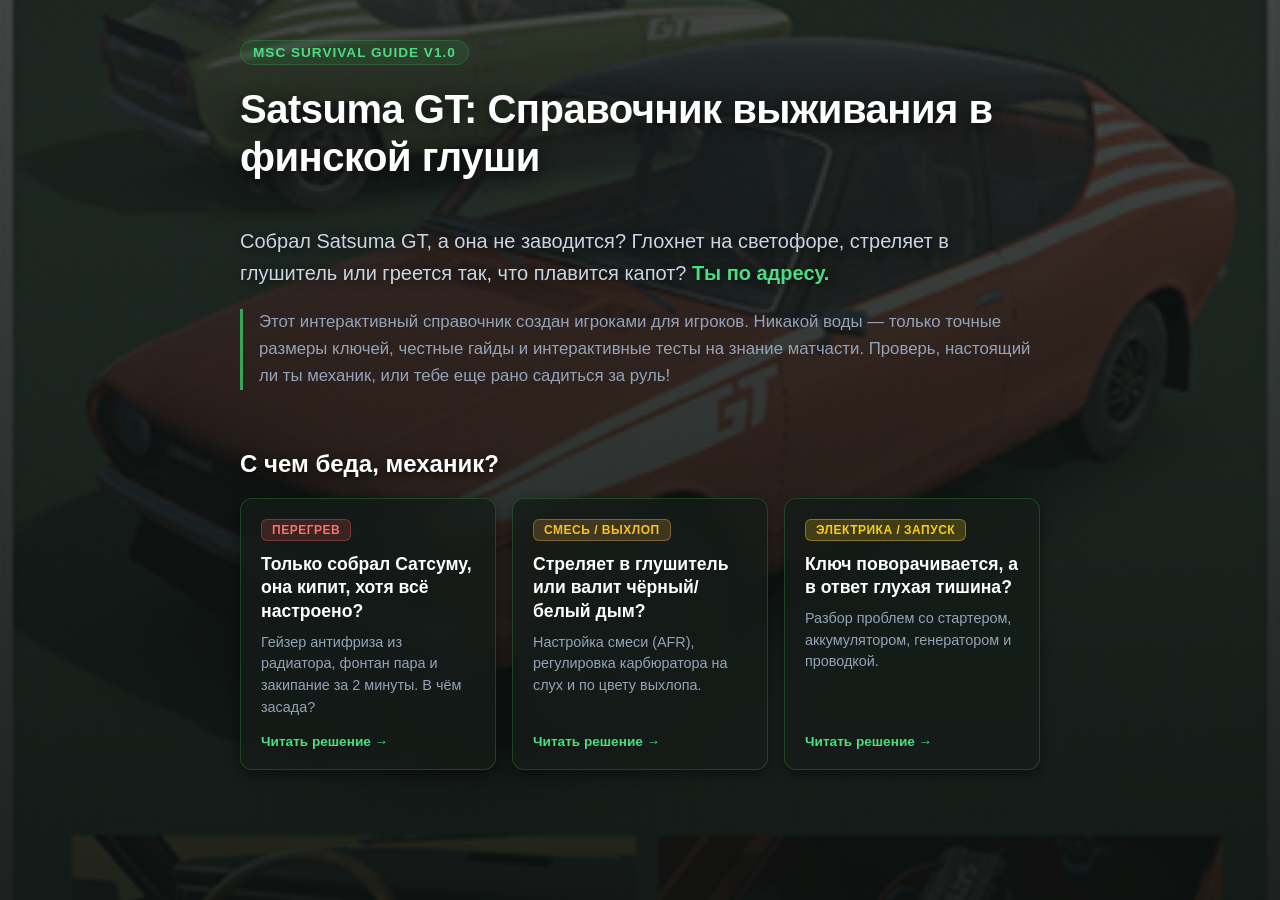
==== index.html @ 9eae2705 "feat: init MSC survival guide with 3 core repair pages and smooth transitions" ====
<!DOCTYPE html>
<html lang="ru">
<head>
  <meta charset="UTF-8">
  <meta name="viewport" content="width=device-width, initial-scale=1.0">
  <title>Satsuma GT — Справочник</title>
  <link rel="stylesheet" href="style.css">
</head>
<body>

  <div class="hero-container">
    <span class="badge">MSC Survival Guide v1.0</span>
    <h1 class="hero-title">Satsuma GT: Справочник выживания в финской глуши</h1>
    <p class="hero-description">
      Собрал Satsuma GT, а она не заводится? Глохнет на светофоре, стреляет в глушитель или греется так, что плавится капот? <strong>Ты по адресу.</strong>
    </p>
    <p class="hero-subtext">
      Этот интерактивный справочник создан игроками для игроков. Никакой воды — только точные размеры ключей, честные гайды и интерактивные тесты на знание матчасти. Проверь, настоящий ли ты механик, или тебе еще рано садиться за руль!
    </p>
  </div>

  <!-- Блок с частыми проблемами -->
  <div class="hero-container">
    <div class="problems-section">
      <h2 class="section-title">С чем беда, механик?</h2>
      
      <div class="cards-grid">
        <!-- Карточка 1: Кипит (ссылается на наш новый файл) -->
        <a href="overheat.html" class="problem-card">
          <div class="card-tag red">Перегрев</div>
          <h3 class="card-title">Только собрал Сатсуму, она кипит, хотя всё настроено?</h3>
          <p class="card-desc">Гейзер антифриза из радиатора, фонтан пара и закипание за 2 минуты. В чём засада?</p>
          <span class="card-arrow">Читать решение →</span>
        </a>

<!-- Карточка 2: Карбюратор / Дым -->
        <a href="exhaust.html" class="problem-card">
          <div class="card-tag orange">Смесь / Выхлоп</div>
          <h3 class="card-title">Стреляет в глушитель или валит чёрный/белый дым?</h3>
          <p class="card-desc">Настройка смеси (AFR), регулировка карбюратора на слух и по цвету выхлопа.</p>
          <span class="card-arrow">Читать решение →</span>
        </a>

        <!-- Карточка 3: Не заводится (пока заглушка) -->
        <a href="electrical.html" class="problem-card">
          <div class="card-tag yellow">Электрика / Запуск</div>
          <h3 class="card-title">Ключ поворачивается, а в ответ глухая тишина?</h3>
          <p class="card-desc">Разбор проблем со стартером, аккумулятором, генератором и проводкой.</p>
          <span class="card-arrow">Читать решение →</span>
        </a>
      </div>
    </div>
  </div>
  

  <script src="script.js"></script>
</body>
</html>
---- style.css ----
body {
  /* Тёмный цвет подложки */
  background-color: #0d1210;

  /* Накладываем тёмный градиент для читаемости + постер */
  background-image: 
    linear-gradient(to bottom, rgba(13, 18, 16, 0.75) 0%, rgba(13, 18, 16, 0.92) 100%),
    url('poster1.png'); 

  background-size: cover;
  background-position: center;
  background-attachment: fixed;
  background-repeat: no-repeat;

  color: #e0e6e3;
  font-family: 'Segoe UI', Roboto, Helvetica, Arial, sans-serif;
  
  /* Выстраиваем всё строго сверху вниз */
  display: flex;
  flex-direction: column;
  align-items: center;
  justify-content: flex-start;
  
  min-height: 100vh;
  margin: 0;
  padding: 40px 20px;
  box-sizing: border-box;
}

/* Главный контейнер сайта */
.hero-container {
  max-width: 800px;
  width: 100%;
  padding: 0;
  box-sizing: border-box;
  display: flex;
  flex-direction: column;
}

/* Шильдик */
.badge {
  align-self: flex-start;
  display: inline-block;
  background: rgba(50, 168, 82, 0.15);
  color: #4ade80;
  border: 1px solid rgba(50, 168, 82, 0.3);
  font-size: 0.85rem;
  font-weight: 700;
  text-transform: uppercase;
  letter-spacing: 1px;
  padding: 4px 12px;
  border-radius: 20px;
  margin-bottom: 20px;
}

/* Заголовок H1 */
.hero-title {
  color: #ffffff;
  font-size: 2.5rem;
  font-weight: 800;
  line-height: 1.2;
  margin: 0 0 24px 0;
  letter-spacing: -0.5px;
  text-shadow: 0 4px 16px rgba(0, 0, 0, 0.7);
}

/* Описание */
.hero-description {
  font-size: 1.25rem;
  line-height: 1.6;
  color: #cbd5e1;
  margin-bottom: 20px;
  text-shadow: 0 2px 8px rgba(0, 0, 0, 0.6);
}

.hero-description strong {
  color: #4ade80;
}

/* Подтекст */
.hero-subtext {
  font-size: 1.05rem;
  line-height: 1.6;
  color: #94a3b8;
  border-left: 3px solid #32a852;
  padding-left: 16px;
  margin: 0;
}

/* --- Секция с карточками проблем --- */

.problems-section {
  margin-top: 40px;
  width: 100%;
}

.section-title {
  font-size: 1.5rem;
  font-weight: 700;
  color: #ffffff;
  margin-bottom: 20px;
  text-shadow: 0 2px 8px rgba(0, 0, 0, 0.7);
}

/* Сетка карточек */
.cards-grid {
  display: flex;
  flex-direction: column;
  gap: 16px;
  width: 100%;
}

@media (min-width: 768px) {
  .cards-grid {
    flex-direction: row;
  }
}

/* Стили самой карточки */
.problem-card {
  background: rgba(20, 28, 24, 0.8);
  border: 1px solid rgba(50, 168, 82, 0.3);
  backdrop-filter: blur(8px);
  border-radius: 12px;
  padding: 20px;
  text-decoration: none; /* Убираем синее подчеркивание ссылок */
  color: inherit;
  display: flex;
  flex-direction: column;
  transition: all 0.25s ease;
  box-shadow: 0 4px 12px rgba(0, 0, 0, 0.4);
  flex: 1;
}

/* Эффект при наведении */
.problem-card:hover {
  background: rgba(28, 40, 34, 0.9);
  border-color: rgba(74, 222, 128, 0.6);
  transform: translateY(-3px);
  box-shadow: 0 8px 20px rgba(0, 0, 0, 0.6), 0 0 15px rgba(50, 168, 82, 0.2);
}

/* Тэги внутри карточек */
.card-tag {
  align-self: flex-start;
  font-size: 0.75rem;
  font-weight: 700;
  text-transform: uppercase;
  padding: 3px 10px;
  border-radius: 6px;
  margin-bottom: 12px;
  letter-spacing: 0.5px;
}

.card-tag.red {
  background: rgba(217, 83, 79, 0.2);
  color: #f87171;
  border: 1px solid rgba(217, 83, 79, 0.4);
}

.card-tag.orange {
  background: rgba(229, 169, 60, 0.2);
  color: #fbbf24;
  border: 1px solid rgba(229, 169, 60, 0.4);
}

.card-tag.yellow {
  background: rgba(250, 204, 21, 0.2);
  color: #facc15;
  border: 1px solid rgba(250, 204, 21, 0.4);
}

/* Текст внутри карточек */
.card-title {
  font-size: 1.1rem;
  font-weight: 700;
  color: #ffffff;
  margin: 0 0 8px 0;
  line-height: 1.35;
}

.card-desc {
  font-size: 0.9rem;
  color: #94a3b8;
  margin: 0 0 16px 0;
  line-height: 1.5;
  flex-grow: 1;
}

.card-arrow {
  font-size: 0.85rem;
  font-weight: 600;
  color: #4ade80;
  transition: padding-left 0.2s ease;
}

.problem-card:hover .card-arrow {
  padding-left: 4px;
}
/* Кнопка возврата на главную */
.back-link {
  display: inline-flex;
  align-items: center;
  gap: 8px;
  background: rgba(20, 28, 24, 0.85);
  border: 1px solid rgba(50, 168, 82, 0.35);
  color: #4ade80;
  text-decoration: none;
  font-weight: 600;
  font-size: 0.95rem;
  padding: 8px 16px;
  border-radius: 8px;
  margin-bottom: 24px;
  transition: all 0.2s ease;
  backdrop-filter: blur(8px);
  box-shadow: 0 4px 12px rgba(0, 0, 0, 0.4);
}

.back-link:hover {
  background: rgba(28, 40, 34, 0.95);
  border-color: rgba(74, 222, 128, 0.7);
  transform: translateX(-4px);
  box-shadow: 0 6px 16px rgba(0, 0, 0, 0.6), 0 0 10px rgba(50, 168, 82, 0.2);
  color: #ffffff;
}
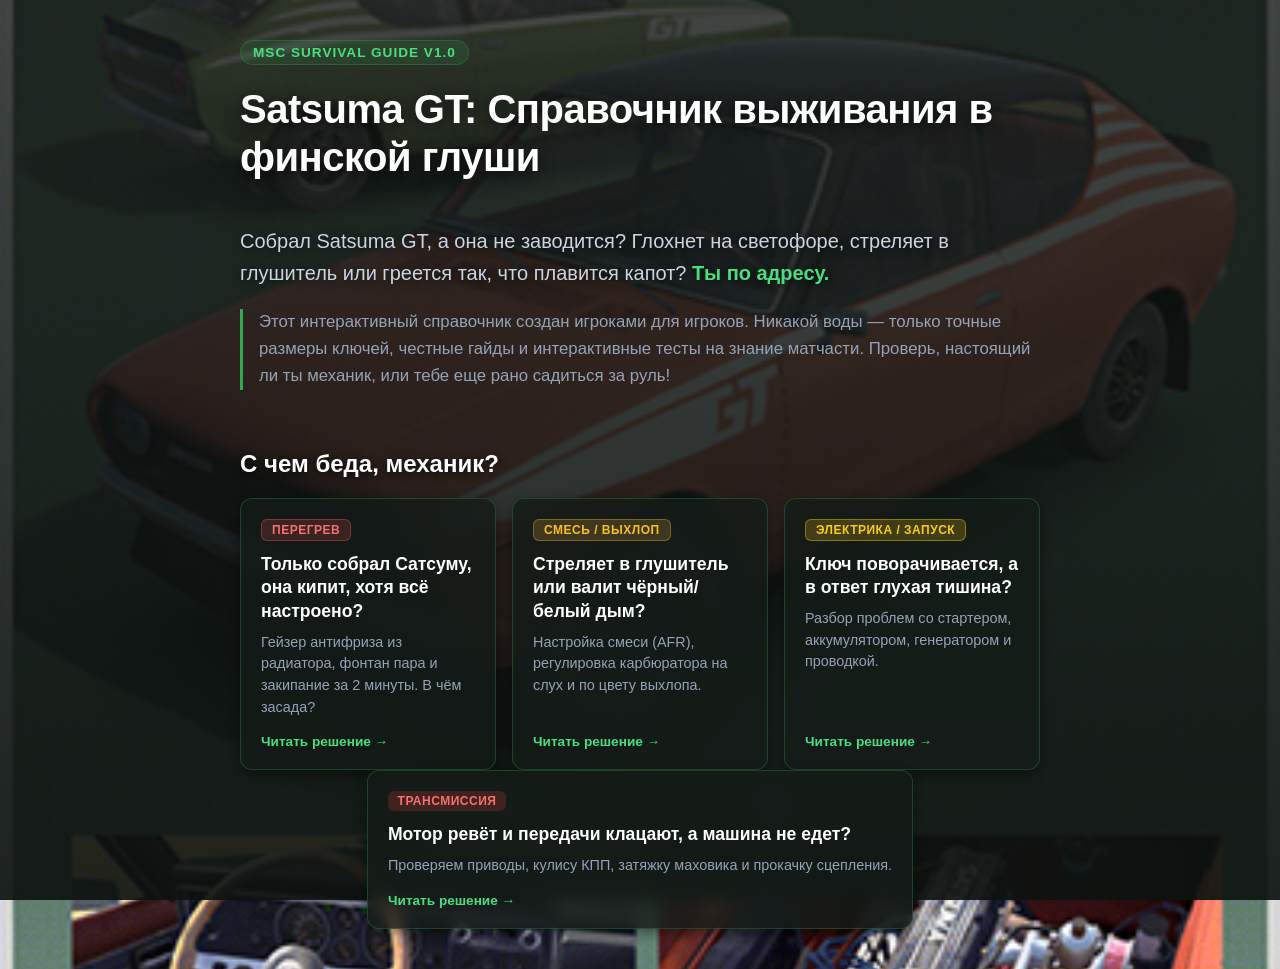
==== commit 24cb7636: "Добавленно решение проблемы с тем что Сатсума не едет но берет обороты" ====
--- a/index.html
+++ b/index.html
@@ -51,6 +51,13 @@
       </div>
     </div>
   </div>
+  <!-- Карточка 4: Не едет (мотор ревет) -->
+        <a href="transmission.html" class="problem-card">
+          <div class="card-tag" style="background: rgba(239, 68, 68, 0.2); color: #f87171; border-color: rgba(239, 68, 68, 0.4);">Трансмиссия</div>
+          <h3 class="card-title">Мотор ревёт и передачи клацают, а машина не едет?</h3>
+          <p class="card-desc">Проверяем приводы, кулису КПП, затяжку маховика и прокачку сцепления.</p>
+          <span class="card-arrow">Читать решение →</span>
+        </a>
   
 
   <script src="script.js"></script>
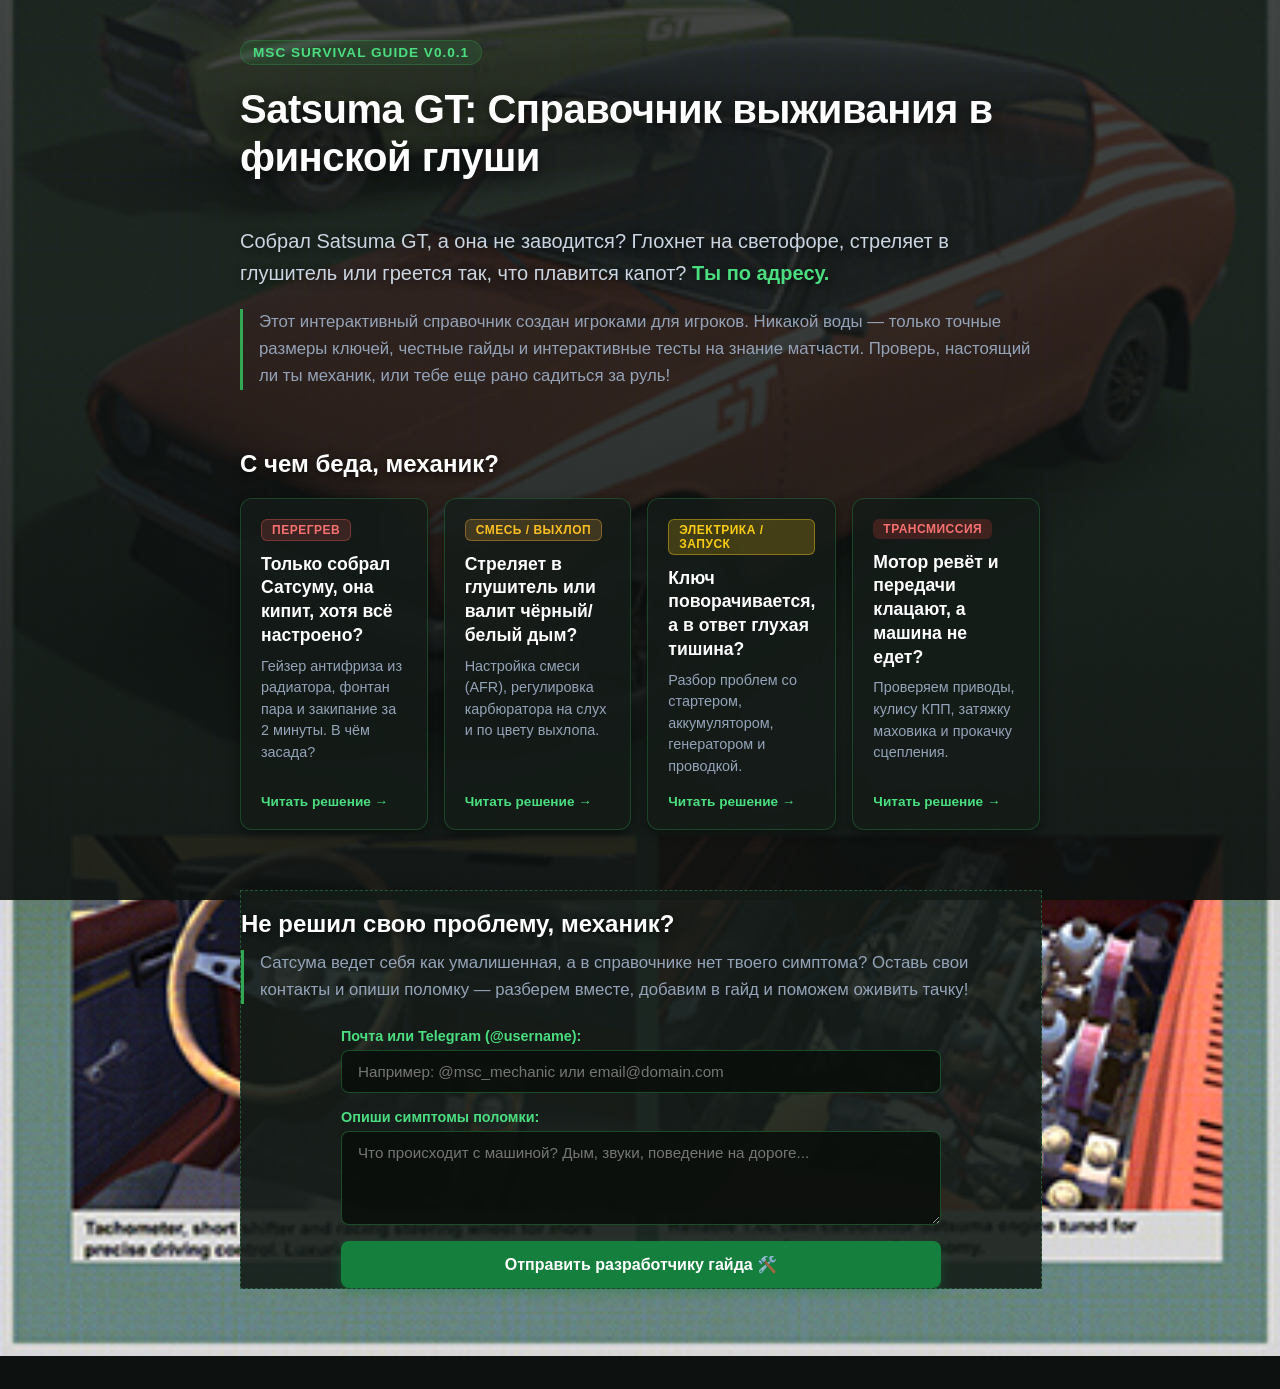
==== commit 23ad3c9c: "Добавленна обратная свзяь" ====
--- a/index.html
+++ b/index.html
@@ -9,7 +9,7 @@
 <body>
 
   <div class="hero-container">
-    <span class="badge">MSC Survival Guide v1.0</span>
+    <span class="badge">MSC Survival Guide v0.0.1</span>
     <h1 class="hero-title">Satsuma GT: Справочник выживания в финской глуши</h1>
     <p class="hero-description">
       Собрал Satsuma GT, а она не заводится? Глохнет на светофоре, стреляет в глушитель или греется так, что плавится капот? <strong>Ты по адресу.</strong>
@@ -19,13 +19,13 @@
     </p>
   </div>
 
-  <!-- Блок с частыми проблемами -->
+  <!-- Блок с частыми проблемами и карточками -->
   <div class="hero-container">
     <div class="problems-section">
       <h2 class="section-title">С чем беда, механик?</h2>
       
       <div class="cards-grid">
-        <!-- Карточка 1: Кипит (ссылается на наш новый файл) -->
+        <!-- Карточка 1: Перегрев -->
         <a href="overheat.html" class="problem-card">
           <div class="card-tag red">Перегрев</div>
           <h3 class="card-title">Только собрал Сатсуму, она кипит, хотя всё настроено?</h3>
@@ -33,7 +33,7 @@
           <span class="card-arrow">Читать решение →</span>
         </a>
 
-<!-- Карточка 2: Карбюратор / Дым -->
+        <!-- Карточка 2: Смесь / Выхлоп -->
         <a href="exhaust.html" class="problem-card">
           <div class="card-tag orange">Смесь / Выхлоп</div>
           <h3 class="card-title">Стреляет в глушитель или валит чёрный/белый дым?</h3>
@@ -41,24 +41,53 @@
           <span class="card-arrow">Читать решение →</span>
         </a>
 
-        <!-- Карточка 3: Не заводится (пока заглушка) -->
+        <!-- Карточка 3: Электрика / Запуск -->
         <a href="electrical.html" class="problem-card">
           <div class="card-tag yellow">Электрика / Запуск</div>
           <h3 class="card-title">Ключ поворачивается, а в ответ глухая тишина?</h3>
           <p class="card-desc">Разбор проблем со стартером, аккумулятором, генератором и проводкой.</p>
           <span class="card-arrow">Читать решение →</span>
         </a>
-      </div>
-    </div>
-  </div>
-  <!-- Карточка 4: Не едет (мотор ревет) -->
+
+        <!-- Карточка 4: Трансмиссия / Не едет -->
         <a href="transmission.html" class="problem-card">
           <div class="card-tag" style="background: rgba(239, 68, 68, 0.2); color: #f87171; border-color: rgba(239, 68, 68, 0.4);">Трансмиссия</div>
           <h3 class="card-title">Мотор ревёт и передачи клацают, а машина не едет?</h3>
           <p class="card-desc">Проверяем приводы, кулису КПП, затяжку маховика и прокачку сцепления.</p>
           <span class="card-arrow">Читать решение →</span>
         </a>
-  
+      </div>
+
+    </div>
+  </div>
+
+  <!-- Блок обратной связи / Не нашел решение -->
+  <div class="hero-container" style="margin-top: 20px; margin-bottom: 60px;">
+    <div class="problems-section" style="background: rgba(20, 28, 24, 0.9); border: 1px dashed rgba(74, 222, 128, 0.3);">
+      <h2 class="section-title" style="font-size: 1.5rem; margin-bottom: 12px;">Не решил свою проблему, механик?</h2>
+      <p class="hero-subtext" style="margin-bottom: 24px;">
+        Сатсума ведет себя как умалишенная, а в справочнике нет твоего симптома? Оставь свои контакты и опиши поломку — разберем вместе, добавим в гайд и поможем оживить тачку!
+      </p>
+
+      <!-- Простая форма сбора заявок -->
+      <form action="#" method="POST" style="display: flex; flex-direction: column; gap: 16px; max-width: 600px; margin: 0 auto;" onsubmit="event.preventDefault(); alert('Спасибо, механик! Запрос улетел в штаб-квартиру. Скоро добавим решение на сайт.');">
+        
+        <div style="display: flex; flex-direction: column; text-align: left; gap: 6px;">
+          <label for="contact" style="color: #4ade80; font-size: 0.9rem; font-weight: 600;">Почта или Telegram (@username):</label>
+          <input type="text" id="contact" placeholder="Например: @msc_mechanic или email@domain.com" required style="padding: 12px 16px; background: rgba(10, 15, 12, 0.9); border: 1px solid rgba(50, 168, 82, 0.4); border-radius: 8px; color: #ffffff; font-family: inherit; font-size: 0.95rem; outline: none; transition: border-color 0.2s;">
+        </div>
+
+        <div style="display: flex; flex-direction: column; text-align: left; gap: 6px;">
+          <label for="problem-desc" style="color: #4ade80; font-size: 0.9rem; font-weight: 600;">Опиши симптомы поломки:</label>
+          <textarea id="problem-desc" rows="4" placeholder="Что происходит с машиной? Дым, звуки, поведение на дороге..." required style="padding: 12px 16px; background: rgba(10, 15, 12, 0.9); border: 1px solid rgba(50, 168, 82, 0.4); border-radius: 8px; color: #ffffff; font-family: inherit; font-size: 0.95rem; outline: none; resize: vertical; transition: border-color 0.2s;"></textarea>
+        </div>
+
+        <button type="submit" style="background: #15803d; color: #ffffff; border: none; padding: 14px 24px; border-radius: 8px; font-weight: 700; font-size: 1rem; cursor: pointer; transition: background 0.2s, transform 0.1s; box-shadow: 0 4px 12px rgba(21, 128, 61, 0.4);">
+          Отправить разработчику гайда 🛠️
+        </button>
+      </form>
+    </div>
+  </div>
 
   <script src="script.js"></script>
 </body>
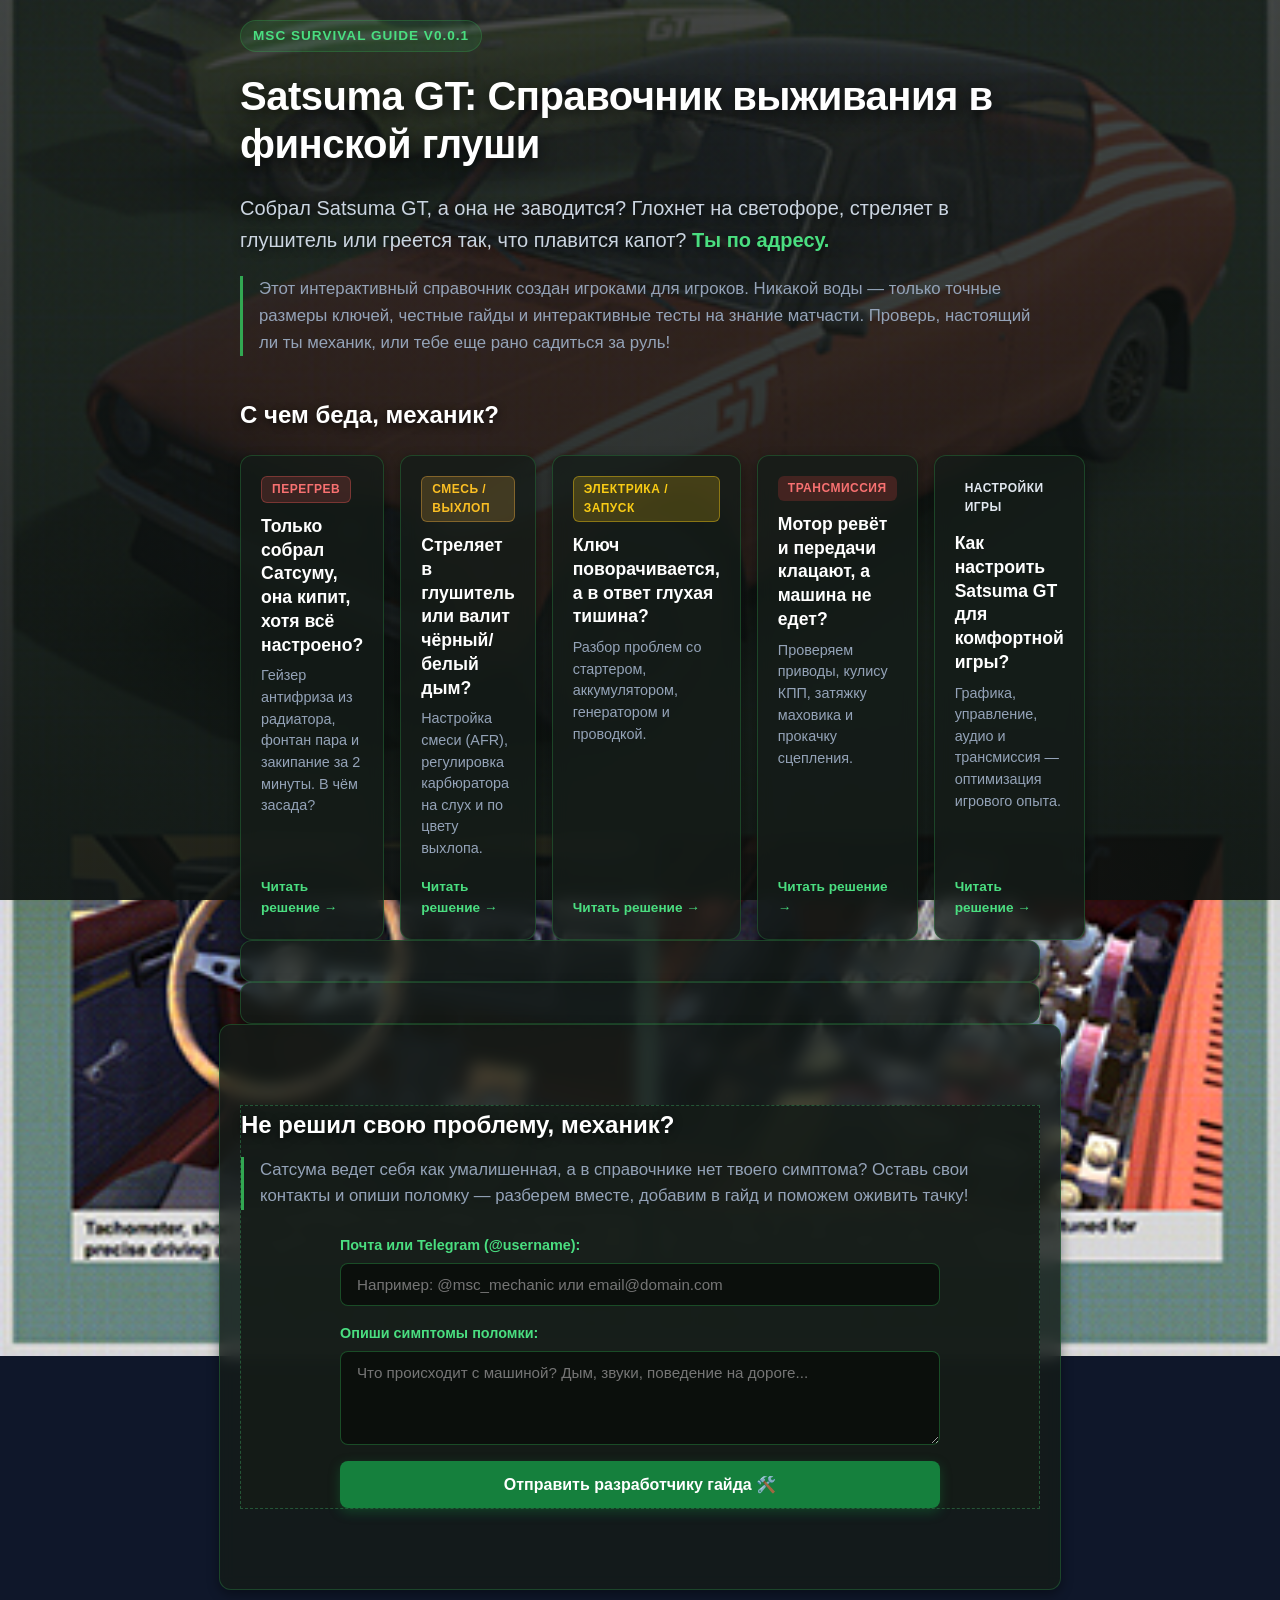
==== commit 9dbb81db: "Добавлено новое окно настроек игры Satsuma GT и стили для карточек" ====
--- a/index.html
+++ b/index.html
@@ -56,8 +56,13 @@
           <p class="card-desc">Проверяем приводы, кулису КПП, затяжку маховика и прокачку сцепления.</p>
           <span class="card-arrow">Читать решение →</span>
         </a>
+        <!-- Карточка 5: Настройки игры -->
+        <a href="game_settings.html" class="problem-card">
+          <div class="card-tag blue">Настройки игры</div>
+          <h3 class="card-title">Как настроить Satsuma GT для комфортной игры?</h3>
+          <p class="card-desc">Графика, управление, аудио и трансмиссия — оптимизация игрового опыта.</p>
+          <span class="card-arrow">Читать решение →</span>
       </div>
-
     </div>
   </div>
 
--- a/style.css
+++ b/style.css
@@ -222,4 +222,170 @@
   transform: translateX(-4px);
   box-shadow: 0 6px 16px rgba(0, 0, 0, 0.6), 0 0 10px rgba(50, 168, 82, 0.2);
   color: #ffffff;
+}
+.guide-card, .guide-step {
+    width: 100%;
+    box-sizing: border-box; /* Чтобы отступы не ломали ширину */
+}
+/* ==========================================
+   1. СБРОС СТИЛЕЙ И БАЗОВЫЕ НАСТРОЙКИ
+   ========================================== */
+* {
+    box-sizing: border-box;
+    margin: 0;
+    padding: 0;
+}
+
+body {
+    font-family: -apple-system, BlinkMacSystemFont, "Segoe UI", Roboto, Helvetica, Arial, sans-serif;
+    background-color: #0f172a; /* Темный современный фон */
+    color: #e2e8f0;            /* Светлый приятный текст */
+    line-height: 1.6;
+    padding: 20px 0;
+    min-height: 100vh;
+}
+
+/* ==========================================
+   2. ОСНОВНОЙ КОНТЕЙНЕР (АДАПТИВНЫЙ)
+   ========================================== */
+.container {
+    width: 92%;               /* На мобилках оставляет небольшие поля по бокам */
+    max-width: 900px;         /* На ПК сайт станет просторным и широким */
+    margin: 0 auto;           /* Центрирование на экране */
+    padding: 10px;
+}
+
+/* ==========================================
+   3. ШАПКА САЙТА
+   ========================================== */
+header {
+    text-align: center;
+    margin-bottom: 30px;
+}
+
+header h1 {
+    font-size: clamp(1.8rem, 4vw, 2.8rem); /* Плавно масштабируется от мобилок к ПК */
+    color: #f8fafc;
+    margin-bottom: 8px;
+}
+
+.subtitle {
+    font-size: clamp(0.95rem, 2vw, 1.2rem);
+    color: #94a3b8;
+}
+
+/* ==========================================
+   4. КАРТОЧКА ГАЙДА И ШАГИ
+   ========================================== */
+.guide-card {
+    background-color: #1e293b;
+    border: 1px solid #334155;
+    border-radius: 12px;
+    padding: 24px;
+    box-shadow: 0 10px 25px -5px rgba(0, 0, 0, 0.3);
+}
+
+.guide-step {
+    background-color: #0f172a;
+    border: 1px solid #1e293b;
+    border-radius: 8px;
+    padding: 18px 20px;
+    margin-bottom: 16px;
+    transition: transform 0.2s ease, border-color 0.2s ease;
+}
+
+.guide-step:last-child {
+    margin-bottom: 0;
+}
+
+.guide-step:hover {
+    border-color: #3b82f6;
+    transform: translateY(-2px);
+}
+
+.guide-step h3 {
+    color: #38bdf8;
+    font-size: 1.2rem;
+    margin-bottom: 8px;
+}
+
+.guide-step p {
+    color: #cbd5e1;
+    font-size: 1rem;
+}
+
+/* Оформление специального блока ВАЖНО */
+.warning-step {
+    background-color: rgba(239, 68, 68, 0.1);
+    border: 1px solid #ef4444;
+}
+
+.warning-step h3 {
+    color: #f87171;
+}
+
+/* ==========================================
+   5. КНОПКИ И ССЫЛКИ
+   ========================================== */
+.back-link {
+    display: inline-block;
+    color: #38bdf8;
+    text-decoration: none;
+    font-weight: 600;
+    font-size: 1rem;
+    padding: 10px 16px;
+    border-radius: 6px;
+    background-color: #1e293b;
+    border: 1px solid #334155;
+    transition: all 0.2s ease;
+}
+
+.back-link:hover {
+    background-color: #38bdf8;
+    color: #0f172a;
+}
+
+/* ==========================================
+   6. МЕДИАЗАПРОСЫ (MEDIA QUERIES)
+   ========================================== */
+
+/* Для мобильных экранов (телефоны) */
+@media (max-width: 600px) {
+    .container {
+        width: 95%;
+        padding: 5px;
+    }
+
+    .guide-card {
+        padding: 16px; /* Меньше паддингов на узких экранах */
+    }
+
+    .guide-step {
+        padding: 14px 16px;
+    }
+
+    .back-link {
+        width: 100%;       /* Кнопка «Назад» на весь экран для удобного тапа пальцем */
+        text-align: center;
+        box-sizing: border-box;
+    }
+}
+.quiz-card{
+  background: rgba(20, 28, 24, 0.8);
+  border: 1px solid rgba(50, 168, 82, 0.3);
+  backdrop-filter: blur(8px);
+  border-radius: 12px;
+  padding: 20px;
+  text-decoration: none; 
+  color: inherit;
+  display: flex;
+  flex-direction: column;
+  transition: all 0.25s ease;
+  box-shadow: 0 4px 12px rgba(0, 0, 0, 0.4);
+  flex: 1;
+}
+.quiz-header{
+  flex: 1;
+  text-decoration: none; 
+  
 }
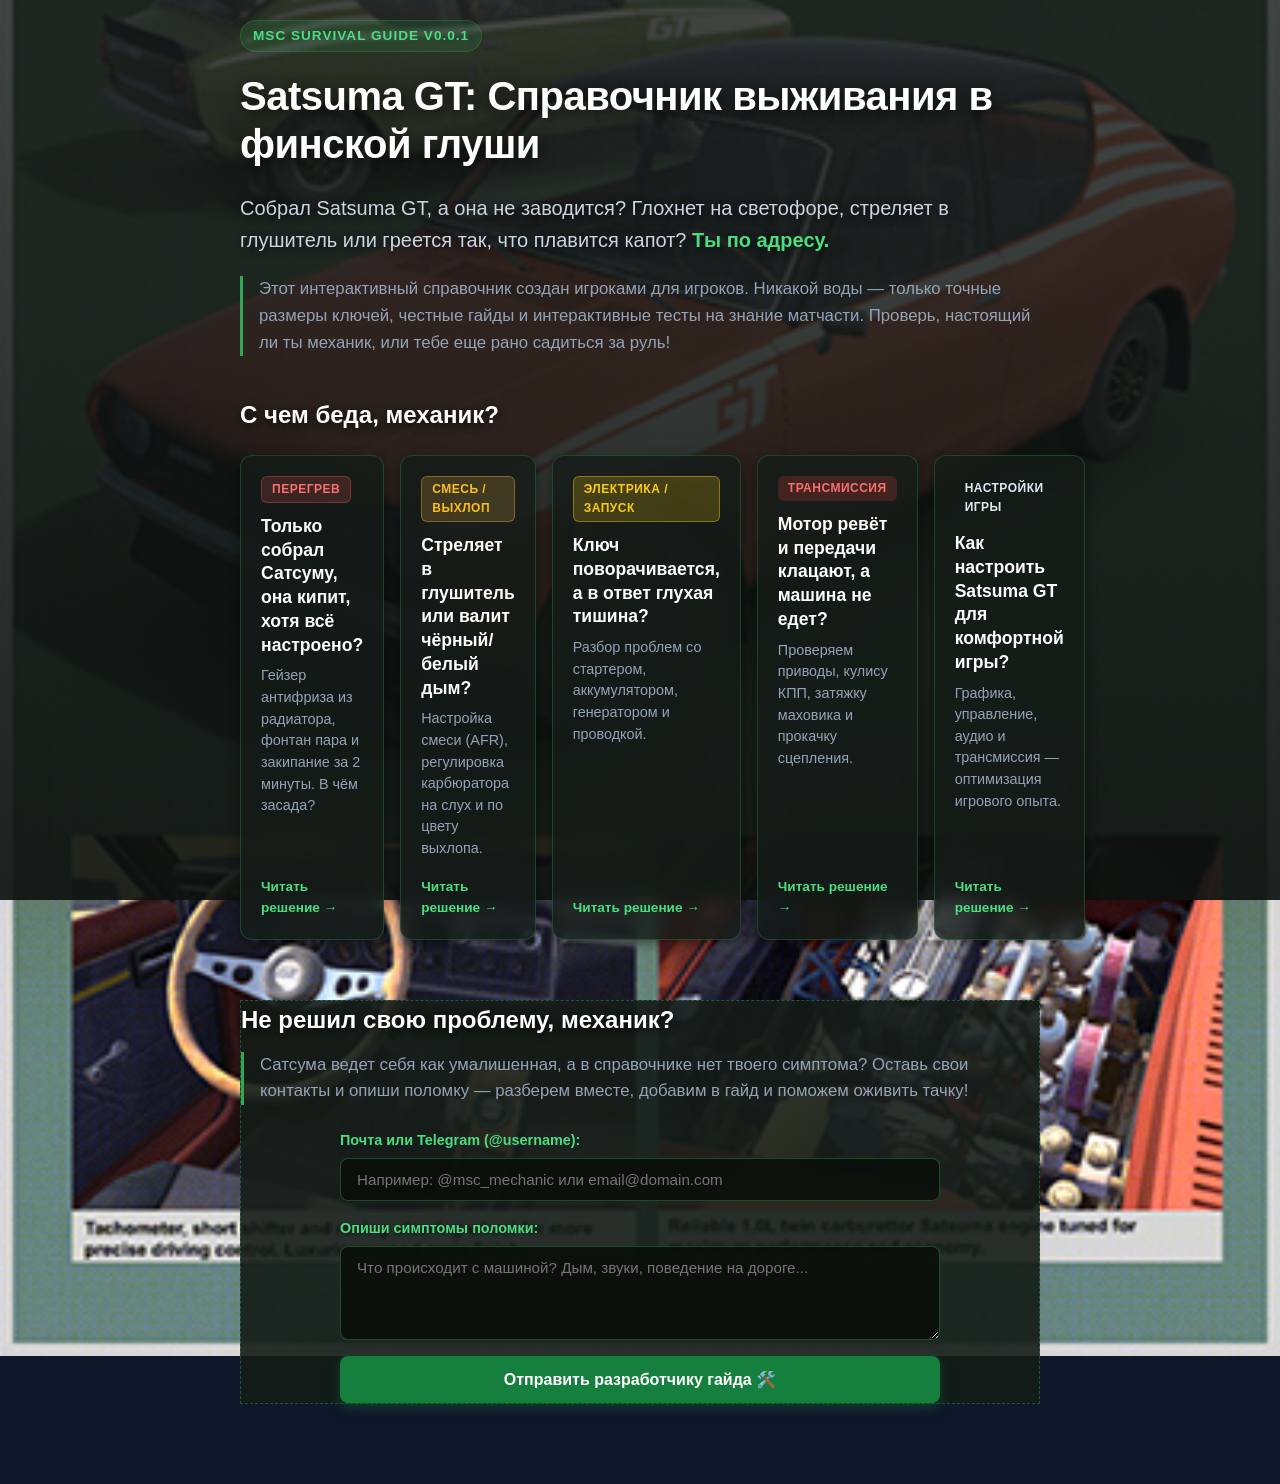
==== commit 7760805e: "Исправлено дублирование карточки настроек игры в разделе проблем" ====
--- a/index.html
+++ b/index.html
@@ -57,11 +57,13 @@
           <span class="card-arrow">Читать решение →</span>
         </a>
         <!-- Карточка 5: Настройки игры -->
+<!-- Карточка 5: Настройки игры -->
         <a href="game_settings.html" class="problem-card">
           <div class="card-tag blue">Настройки игры</div>
           <h3 class="card-title">Как настроить Satsuma GT для комфортной игры?</h3>
           <p class="card-desc">Графика, управление, аудио и трансмиссия — оптимизация игрового опыта.</p>
           <span class="card-arrow">Читать решение →</span>
+        </a>
       </div>
     </div>
   </div>
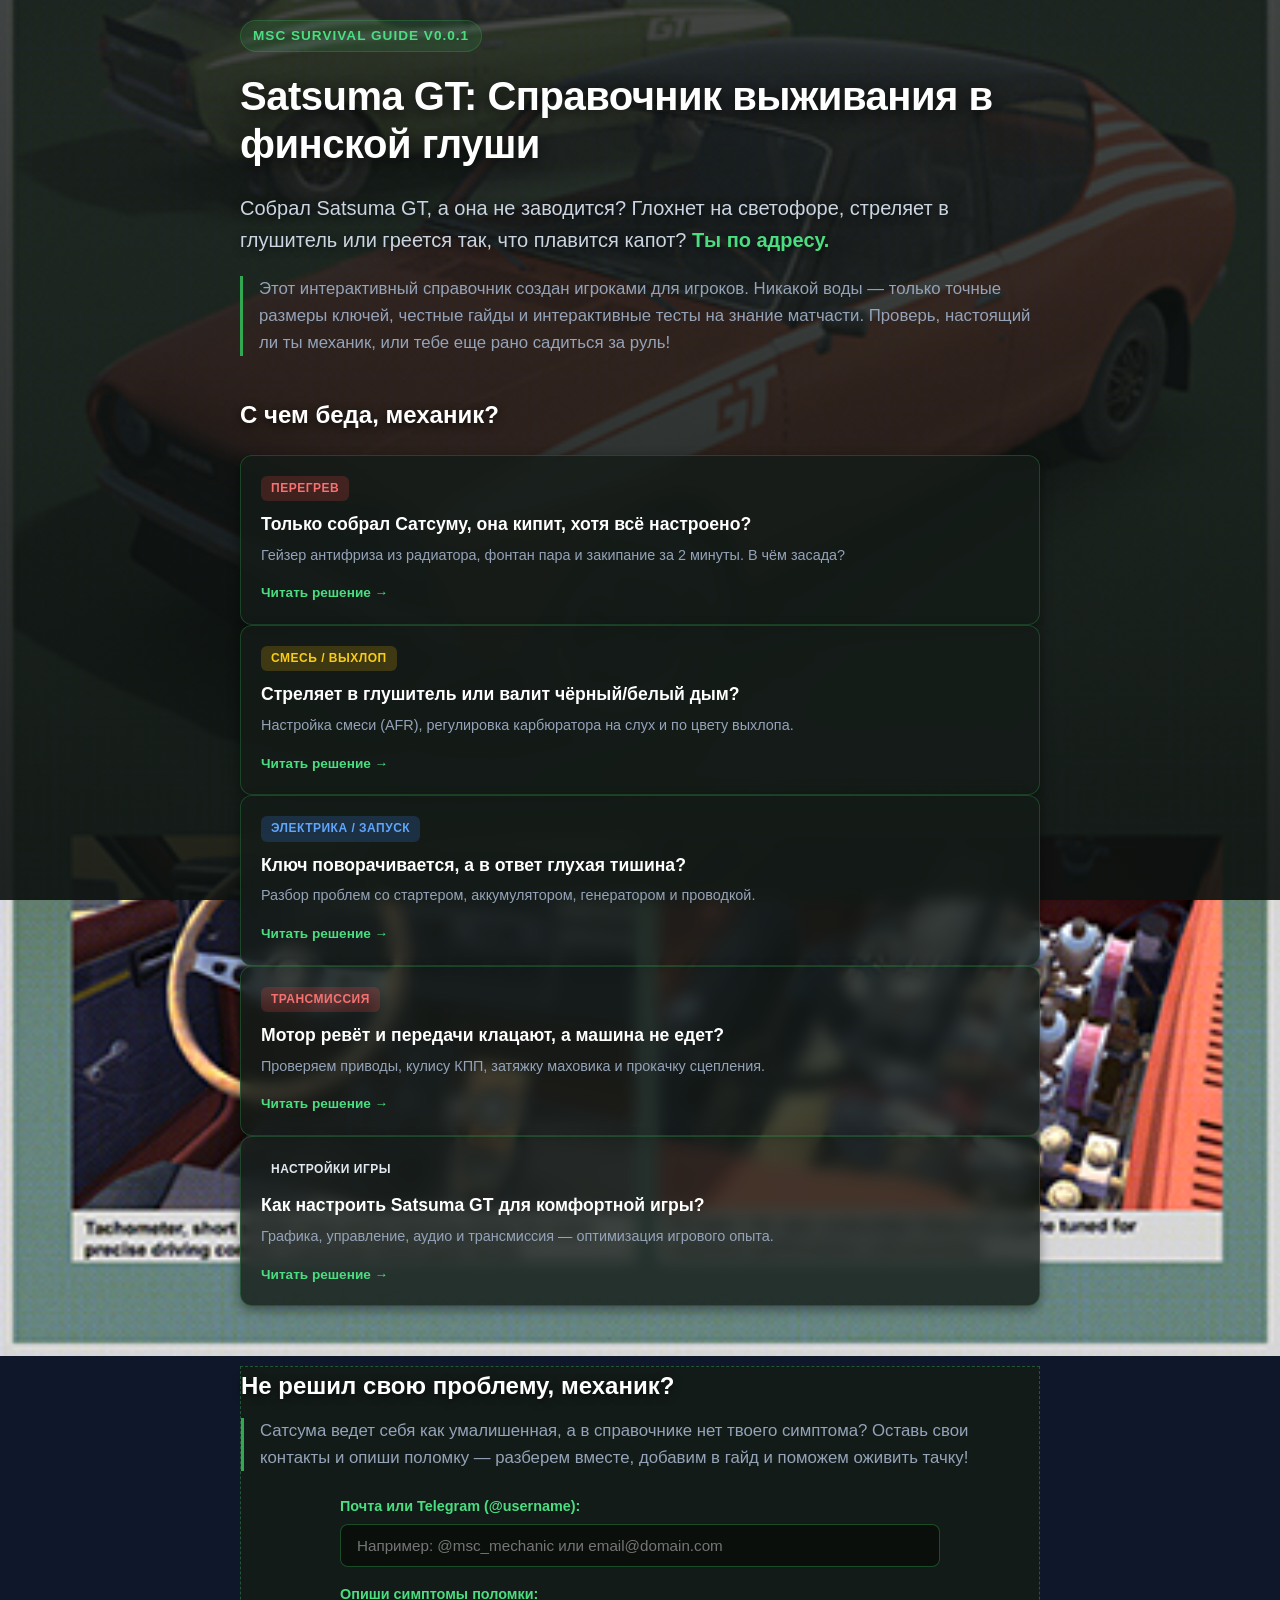
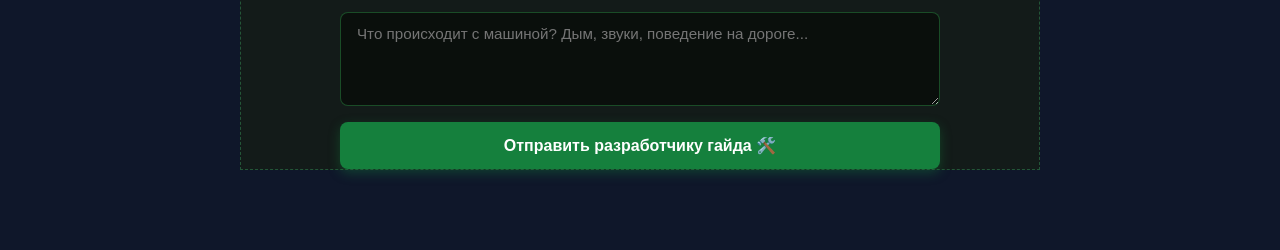
==== commit 2a5db660: "Обновлены карточки проблем с улучшением стилей и адаптивности" ====
--- a/index.html
+++ b/index.html
@@ -24,49 +24,48 @@
     <div class="problems-section">
       <h2 class="section-title">С чем беда, механик?</h2>
       
-      <div class="cards-grid">
-        <!-- Карточка 1: Перегрев -->
-        <a href="overheat.html" class="problem-card">
-          <div class="card-tag red">Перегрев</div>
-          <h3 class="card-title">Только собрал Сатсуму, она кипит, хотя всё настроено?</h3>
-          <p class="card-desc">Гейзер антифриза из радиатора, фонтан пара и закипание за 2 минуты. В чём засада?</p>
-          <span class="card-arrow">Читать решение →</span>
-        </a>
+      <div class="problems-grid">
+    <!-- Карточка 1: Перегрев -->
+    <a href="overheat.html" class="problem-card">
+        <div class="card-tag" style="background: rgba(239, 68, 68, 0.2); color: #f87171; border-color: rgba(239, 68, 68, 0.4);">Перегрев</div>
+        <h3 class="card-title">Только собрал Сатсуму, она кипит, хотя всё настроено?</h3>
+        <p class="card-desc">Гейзер антифриза из радиатора, фонтан пара и закипание за 2 минуты. В чём засада?</p>
+        <span class="card-arrow">Читать решение →</span>
+    </a>
 
-        <!-- Карточка 2: Смесь / Выхлоп -->
-        <a href="exhaust.html" class="problem-card">
-          <div class="card-tag orange">Смесь / Выхлоп</div>
-          <h3 class="card-title">Стреляет в глушитель или валит чёрный/белый дым?</h3>
-          <p class="card-desc">Настройка смеси (AFR), регулировка карбюратора на слух и по цвету выхлопа.</p>
-          <span class="card-arrow">Читать решение →</span>
-        </a>
+    <!-- Карточка 2: Смесь / Выхлоп -->
+    <a href="exhaust.html" class="problem-card">
+        <div class="card-tag" style="background: rgba(234, 179, 8, 0.2); color: #facc15; border-color: rgba(234, 179, 8, 0.4);">Смесь / Выхлоп</div>
+        <h3 class="card-title">Стреляет в глушитель или валит чёрный/белый дым?</h3>
+        <p class="card-desc">Настройка смеси (AFR), регулировка карбюратора на слух и по цвету выхлопа.</p>
+        <span class="card-arrow">Читать решение →</span>
+    </a>
 
-        <!-- Карточка 3: Электрика / Запуск -->
-        <a href="electrical.html" class="problem-card">
-          <div class="card-tag yellow">Электрика / Запуск</div>
-          <h3 class="card-title">Ключ поворачивается, а в ответ глухая тишина?</h3>
-          <p class="card-desc">Разбор проблем со стартером, аккумулятором, генератором и проводкой.</p>
-          <span class="card-arrow">Читать решение →</span>
-        </a>
+    <!-- Карточка 3: Электрика / Запуск -->
+    <a href="electrical.html" class="problem-card">
+        <div class="card-tag" style="background: rgba(59, 130, 246, 0.2); color: #60a5fa; border-color: rgba(59, 130, 246, 0.4);">Электрика / Запуск</div>
+        <h3 class="card-title">Ключ поворачивается, а в ответ глухая тишина?</h3>
+        <p class="card-desc">Разбор проблем со стартером, аккумулятором, генератором и проводкой.</p>
+        <span class="card-arrow">Читать решение →</span>
+    </a>
 
-        <!-- Карточка 4: Трансмиссия / Не едет -->
-        <a href="transmission.html" class="problem-card">
-          <div class="card-tag" style="background: rgba(239, 68, 68, 0.2); color: #f87171; border-color: rgba(239, 68, 68, 0.4);">Трансмиссия</div>
-          <h3 class="card-title">Мотор ревёт и передачи клацают, а машина не едет?</h3>
-          <p class="card-desc">Проверяем приводы, кулису КПП, затяжку маховика и прокачку сцепления.</p>
-          <span class="card-arrow">Читать решение →</span>
-        </a>
-        <!-- Карточка 5: Настройки игры -->
-<!-- Карточка 5: Настройки игры -->
-        <a href="game_settings.html" class="problem-card">
-          <div class="card-tag blue">Настройки игры</div>
-          <h3 class="card-title">Как настроить Satsuma GT для комфортной игры?</h3>
-          <p class="card-desc">Графика, управление, аудио и трансмиссия — оптимизация игрового опыта.</p>
-          <span class="card-arrow">Читать решение →</span>
-        </a>
-      </div>
+    <!-- Карточка 4: Трансмиссия -->
+    <a href="transmission.html" class="problem-card">
+        <div class="card-tag" style="background: rgba(239, 68, 68, 0.2); color: #f87171; border-color: rgba(239, 68, 68, 0.4);">Трансмиссия</div>
+        <h3 class="card-title">Мотор ревёт и передачи клацают, а машина не едет?</h3>
+        <p class="card-desc">Проверяем приводы, кулису КПП, затяжку маховика и прокачку сцепления.</p>
+        <span class="card-arrow">Читать решение →</span>
+    </a>
+
+    <!-- Карточка 5: Настройки игры -->
+    <a href="game_settings.html" class="problem-card">
+        <div class="card-tag blue">Настройки игры</div>
+        <h3 class="card-title">Как настроить Satsuma GT для комфортной игры?</h3>
+        <p class="card-desc">Графика, управление, аудио и трансмиссия — оптимизация игрового опыта.</p>
+        <span class="card-arrow">Читать решение →</span>
+    </a>
+</div>
     </div>
-  </div>
 
   <!-- Блок обратной связи / Не нашел решение -->
   <div class="hero-container" style="margin-top: 20px; margin-bottom: 60px;">
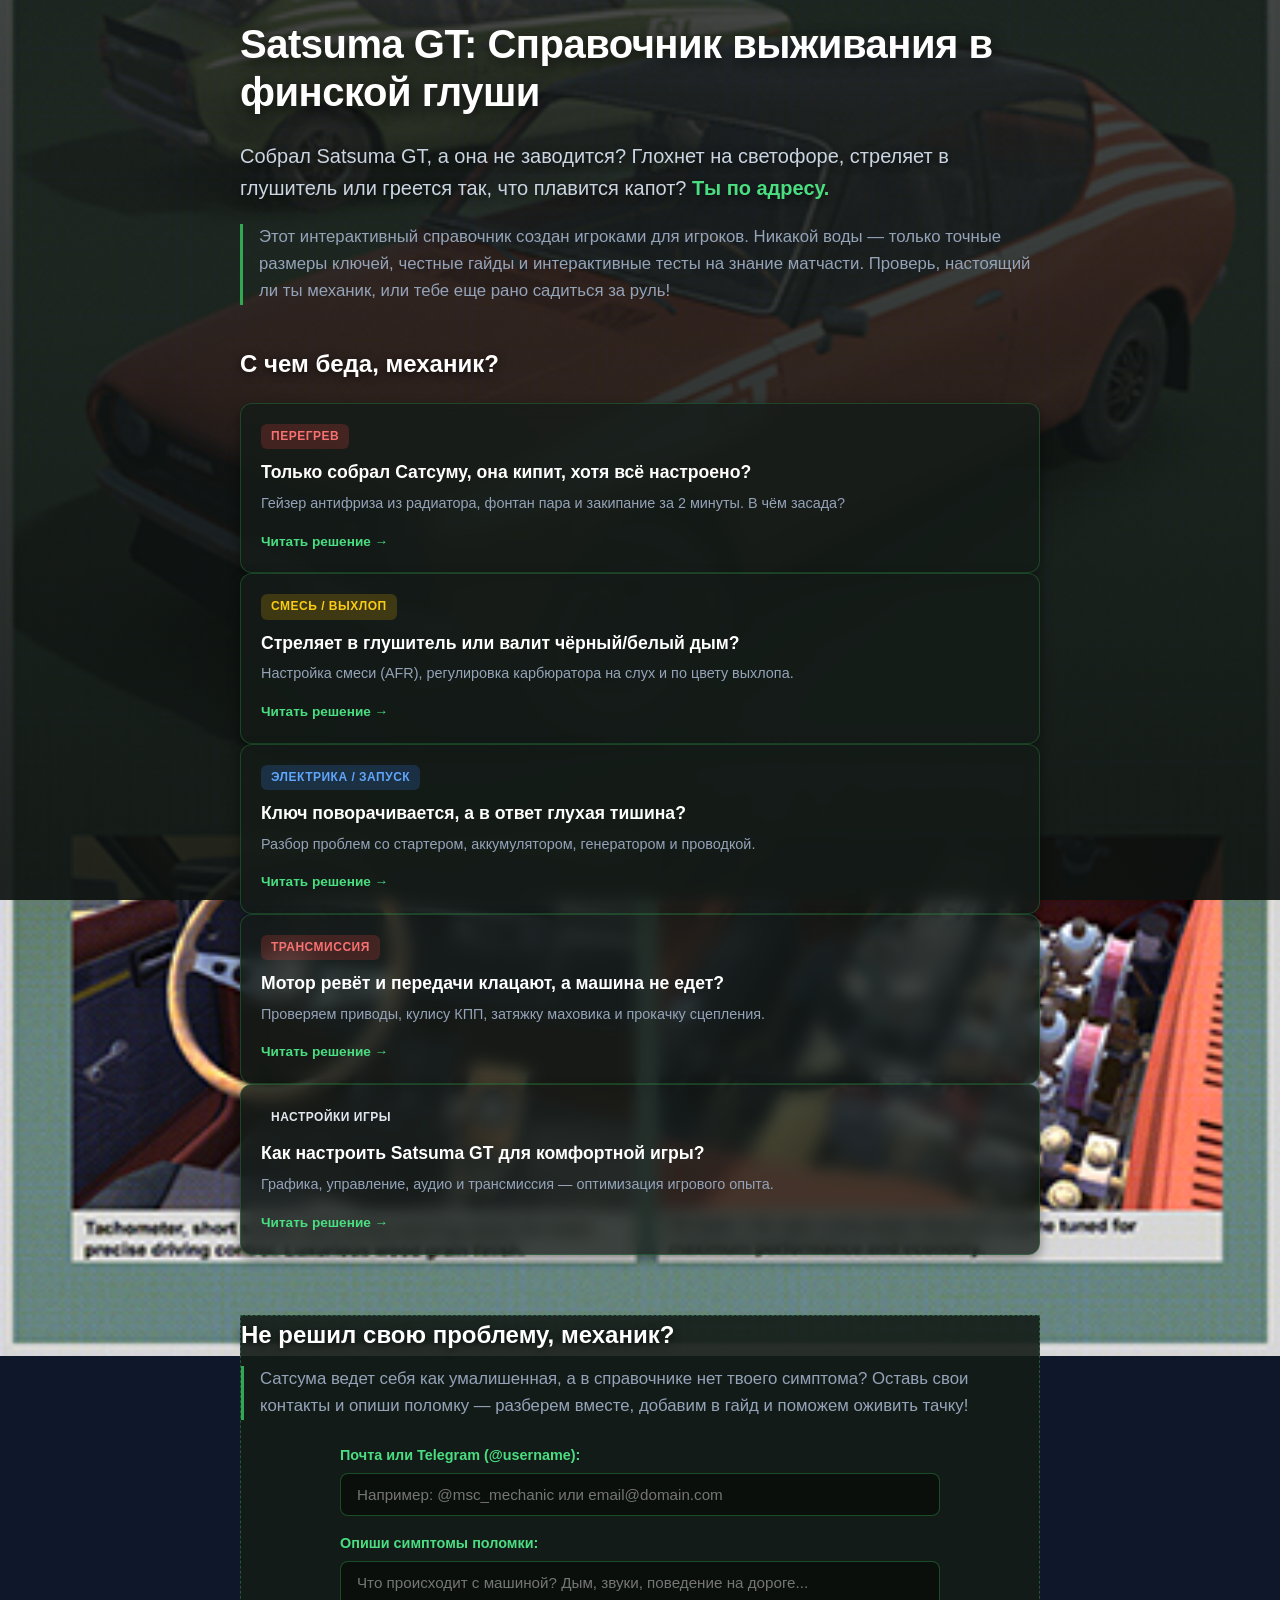
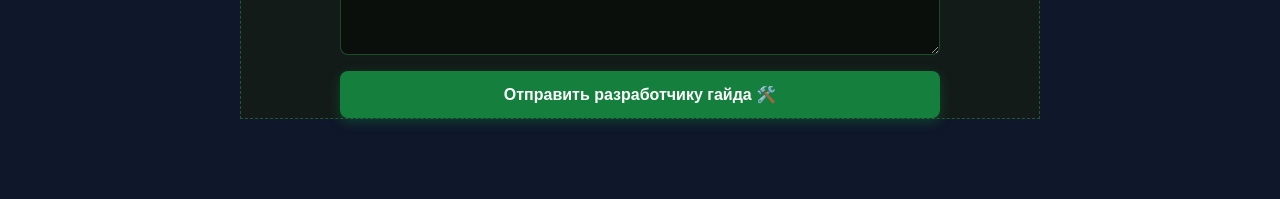
==== commit 21e9cf30: "Удален badge версии из заголовка страницы" ====
--- a/index.html
+++ b/index.html
@@ -9,7 +9,6 @@
 <body>
 
   <div class="hero-container">
-    <span class="badge">MSC Survival Guide v0.0.1</span>
     <h1 class="hero-title">Satsuma GT: Справочник выживания в финской глуши</h1>
     <p class="hero-description">
       Собрал Satsuma GT, а она не заводится? Глохнет на светофоре, стреляет в глушитель или греется так, что плавится капот? <strong>Ты по адресу.</strong>
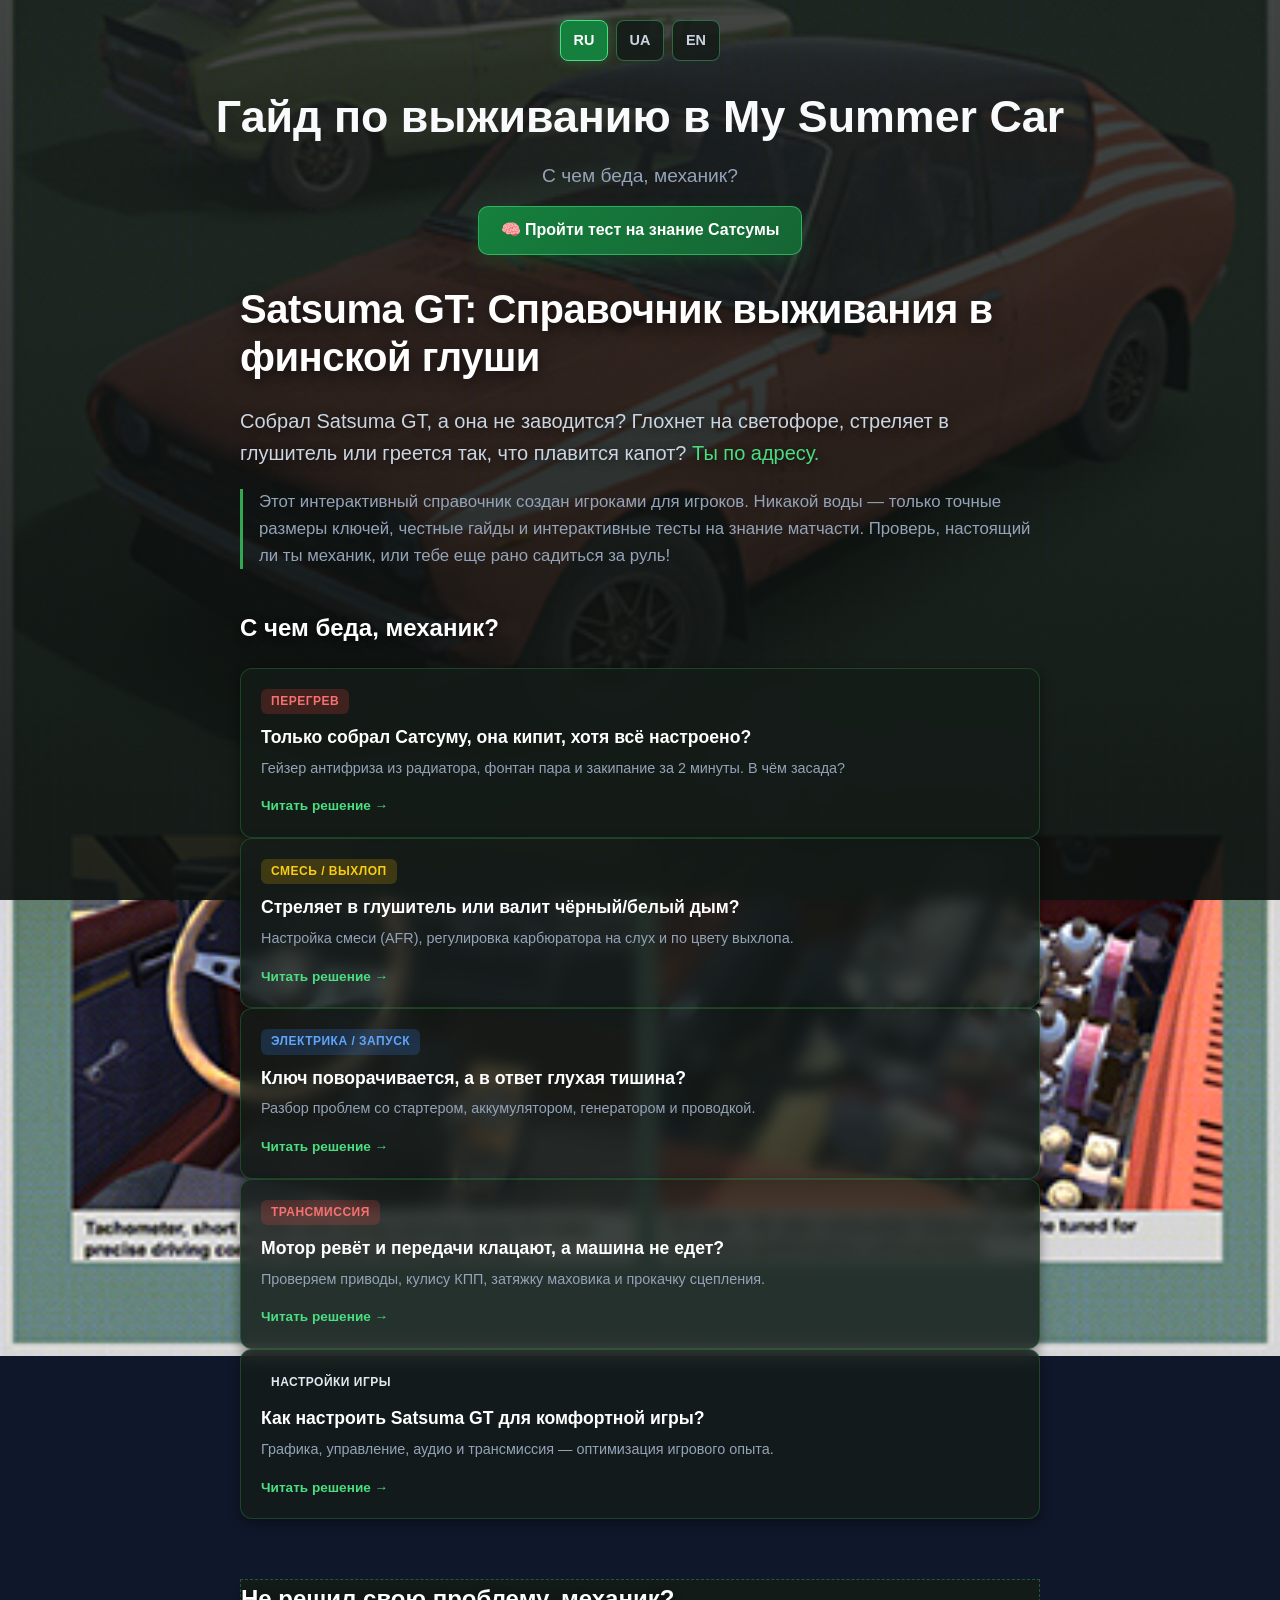
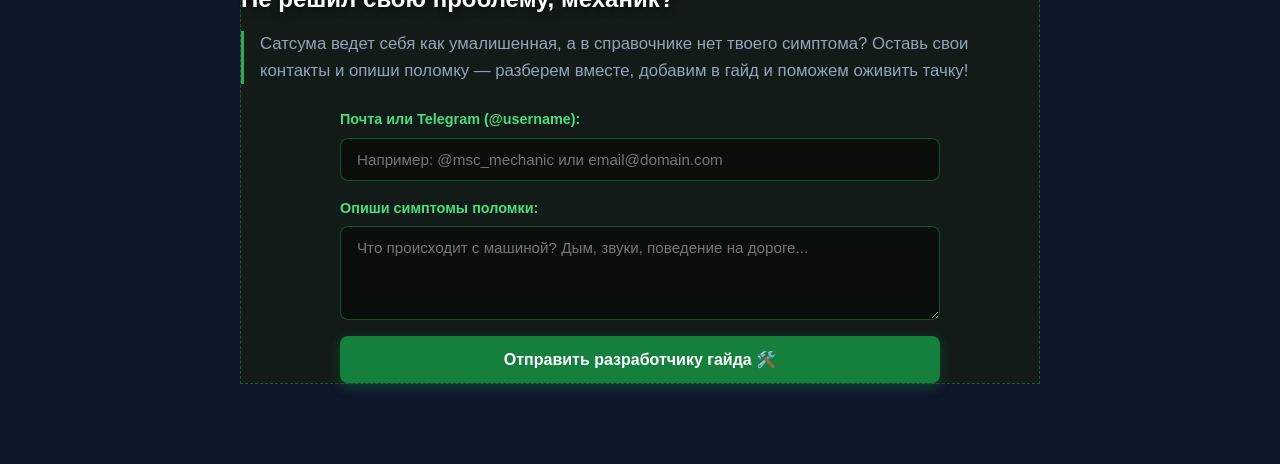
==== commit 53a6d43d: "Add Satsuma mechanic exam quiz with multilingual support and interactive features" ====
--- a/index.html
+++ b/index.html
@@ -7,13 +7,29 @@
   <link rel="stylesheet" href="style.css">
 </head>
 <body>
+  <header>
+  <!-- Переключатель языков -->
+  <div class="lang-switcher">
+    <button class="lang-btn" data-lang="ru" onclick="setLanguage('ru')">RU</button>
+    <button class="lang-btn" data-lang="ua" onclick="setLanguage('ua')">UA</button>
+    <button class="lang-btn" data-lang="en" onclick="setLanguage('en')">EN</button>
+  </div>
+
+  <h1 id="home-header-title">Гайд по выживанию в My Summer Car</h1>
+  <p class="subtitle" id="home-header-subtitle">С чем беда, механик?</p>
+
+  <!-- Кнопка перехода к квизу -->
+  <div style="margin-top: 15px;">
+    <a href="quiz.html" id="quiz-nav-btn" class="quiz-link-btn">🧠 Пройти тест на знание Сатсумы</a>
+  </div>
+</header>
 
   <div class="hero-container">
-    <h1 class="hero-title">Satsuma GT: Справочник выживания в финской глуши</h1>
-    <p class="hero-description">
+    <h1 class="hero-title" id="hero-title">Satsuma GT: Справочник выживания в финской глуши</h1>
+    <p class="hero-description" id="hero-sub">
       Собрал Satsuma GT, а она не заводится? Глохнет на светофоре, стреляет в глушитель или греется так, что плавится капот? <strong>Ты по адресу.</strong>
     </p>
-    <p class="hero-subtext">
+    <p class="hero-subtext" id="hero-desc">
       Этот интерактивный справочник создан игроками для игроков. Никакой воды — только точные размеры ключей, честные гайды и интерактивные тесты на знание матчасти. Проверь, настоящий ли ты механик, или тебе еще рано садиться за руль!
     </p>
   </div>
@@ -21,7 +37,7 @@
   <!-- Блок с частыми проблемами и карточками -->
   <div class="hero-container">
     <div class="problems-section">
-      <h2 class="section-title">С чем беда, механик?</h2>
+      <h2 class="section-title" id="grid-title">С чем беда, механик?</h2>
       
       <div class="problems-grid">
     <!-- Карточка 1: Перегрев -->
@@ -69,8 +85,8 @@
   <!-- Блок обратной связи / Не нашел решение -->
   <div class="hero-container" style="margin-top: 20px; margin-bottom: 60px;">
     <div class="problems-section" style="background: rgba(20, 28, 24, 0.9); border: 1px dashed rgba(74, 222, 128, 0.3);">
-      <h2 class="section-title" style="font-size: 1.5rem; margin-bottom: 12px;">Не решил свою проблему, механик?</h2>
-      <p class="hero-subtext" style="margin-bottom: 24px;">
+      <h2 class="section-title" id="feedback-title" style="font-size: 1.5rem; margin-bottom: 12px;">Не решил свою проблему, механик?</h2>
+      <p class="hero-subtext" id="feedback-description" style="margin-bottom: 24px;">
         Сатсума ведет себя как умалишенная, а в справочнике нет твоего симптома? Оставь свои контакты и опиши поломку — разберем вместе, добавим в гайд и поможем оживить тачку!
       </p>
 
@@ -78,16 +94,16 @@
       <form action="#" method="POST" style="display: flex; flex-direction: column; gap: 16px; max-width: 600px; margin: 0 auto;" onsubmit="event.preventDefault(); alert('Спасибо, механик! Запрос улетел в штаб-квартиру. Скоро добавим решение на сайт.');">
         
         <div style="display: flex; flex-direction: column; text-align: left; gap: 6px;">
-          <label for="contact" style="color: #4ade80; font-size: 0.9rem; font-weight: 600;">Почта или Telegram (@username):</label>
+          <label id="contact-label" for="contact" style="color: #4ade80; font-size: 0.9rem; font-weight: 600;">Почта или Telegram (@username):</label>
           <input type="text" id="contact" placeholder="Например: @msc_mechanic или email@domain.com" required style="padding: 12px 16px; background: rgba(10, 15, 12, 0.9); border: 1px solid rgba(50, 168, 82, 0.4); border-radius: 8px; color: #ffffff; font-family: inherit; font-size: 0.95rem; outline: none; transition: border-color 0.2s;">
         </div>
 
         <div style="display: flex; flex-direction: column; text-align: left; gap: 6px;">
-          <label for="problem-desc" style="color: #4ade80; font-size: 0.9rem; font-weight: 600;">Опиши симптомы поломки:</label>
+          <label id="problem-label" for="problem-desc" style="color: #4ade80; font-size: 0.9rem; font-weight: 600;">Опиши симптомы поломки:</label>
           <textarea id="problem-desc" rows="4" placeholder="Что происходит с машиной? Дым, звуки, поведение на дороге..." required style="padding: 12px 16px; background: rgba(10, 15, 12, 0.9); border: 1px solid rgba(50, 168, 82, 0.4); border-radius: 8px; color: #ffffff; font-family: inherit; font-size: 0.95rem; outline: none; resize: vertical; transition: border-color 0.2s;"></textarea>
         </div>
 
-        <button type="submit" style="background: #15803d; color: #ffffff; border: none; padding: 14px 24px; border-radius: 8px; font-weight: 700; font-size: 1rem; cursor: pointer; transition: background 0.2s, transform 0.1s; box-shadow: 0 4px 12px rgba(21, 128, 61, 0.4);">
+        <button id="feedback-submit" type="submit" style="background: #15803d; color: #ffffff; border: none; padding: 14px 24px; border-radius: 8px; font-weight: 700; font-size: 1rem; cursor: pointer; transition: background 0.2s, transform 0.1s; box-shadow: 0 4px 12px rgba(21, 128, 61, 0.4);">
           Отправить разработчику гайда 🛠️
         </button>
       </form>
@@ -95,5 +111,5 @@
   </div>
 
   <script src="script.js"></script>
-</body>
-</html>+  <script src="i18n.js"></script>
+</body>
--- a/style.css
+++ b/style.css
@@ -388,4 +388,79 @@
   flex: 1;
   text-decoration: none; 
   
+}
+
+.quiz-link-btn {
+  display: inline-flex;
+  align-items: center;
+  justify-content: center;
+  gap: 10px;
+  padding: 12px 22px;
+  border: 1px solid rgba(74, 222, 128, 0.55);
+  border-radius: 10px;
+  background: linear-gradient(135deg, #15803d, #166534);
+  box-shadow: 0 6px 18px rgba(21, 128, 61, 0.3);
+  color: #ffffff;
+  font-weight: 700;
+  line-height: 1.4;
+  text-align: center;
+  text-decoration: none;
+  transition: transform 0.2s ease, box-shadow 0.2s ease, border-color 0.2s ease, background 0.2s ease;
+}
+
+.quiz-link-btn:hover {
+  transform: translateY(-2px);
+  border-color: #86efac;
+  background: linear-gradient(135deg, #16a34a, #15803d);
+  box-shadow: 0 9px 24px rgba(21, 128, 61, 0.42);
+}
+
+.quiz-link-btn:focus-visible {
+  outline: 2px solid #86efac;
+  outline-offset: 3px;
+}
+
+@media (max-width: 600px) {
+  .quiz-link-btn {
+    width: 100%;
+  }
+}
+
+.lang-switcher {
+  display: flex;
+  justify-content: center;
+  gap: 8px;
+  margin: 0 0 20px;
+}
+
+.lang-btn {
+  min-width: 48px;
+  padding: 8px 12px;
+  border: 1px solid rgba(74, 222, 128, 0.4);
+  border-radius: 8px;
+  background: rgba(20, 28, 24, 0.85);
+  color: #cbd5e1;
+  font: inherit;
+  font-size: 0.9rem;
+  font-weight: 700;
+  cursor: pointer;
+  transition: background-color 0.2s ease, border-color 0.2s ease, color 0.2s ease, transform 0.2s ease;
+}
+
+.lang-btn:hover {
+  border-color: #4ade80;
+  color: #ffffff;
+  transform: translateY(-1px);
+}
+
+.lang-btn.active {
+  border-color: #4ade80;
+  background: #15803d;
+  color: #ffffff;
+  box-shadow: 0 0 12px rgba(74, 222, 128, 0.25);
+}
+
+.lang-btn:focus-visible {
+  outline: 2px solid #4ade80;
+  outline-offset: 3px;
 }
